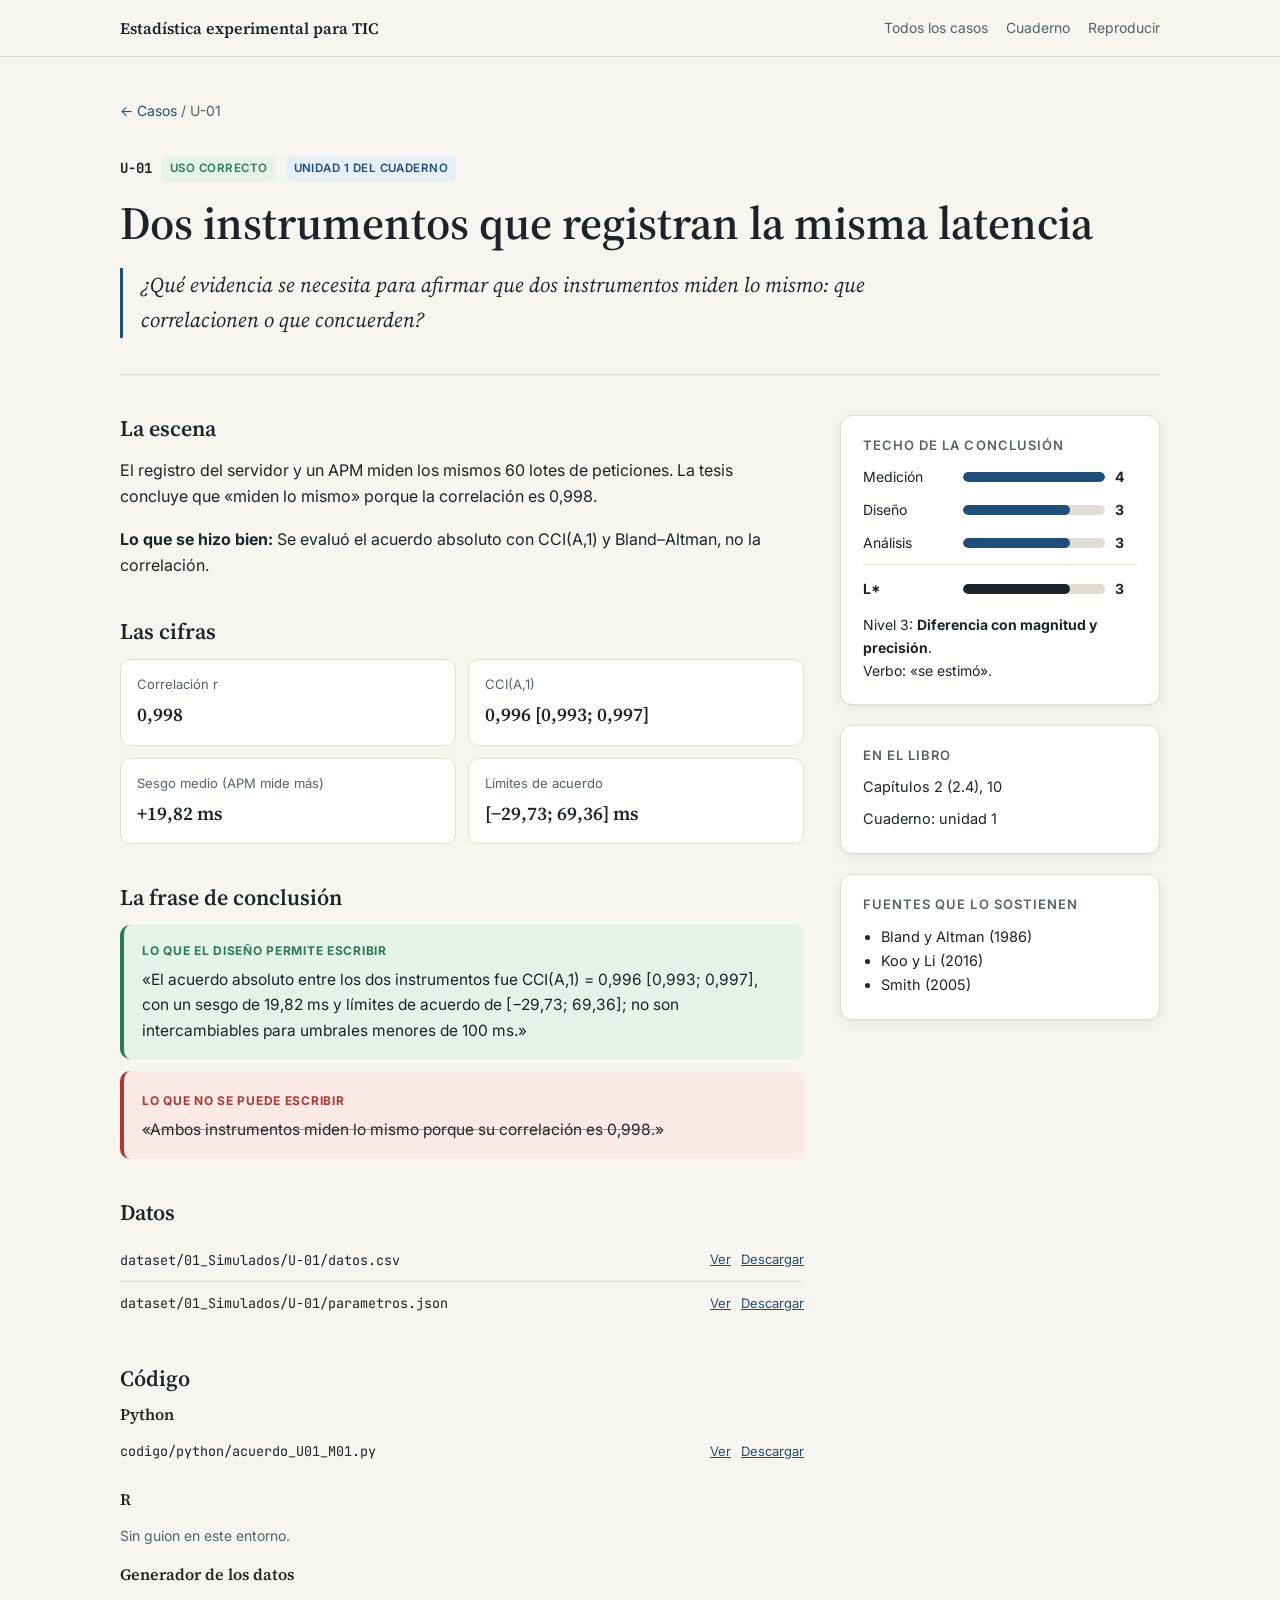
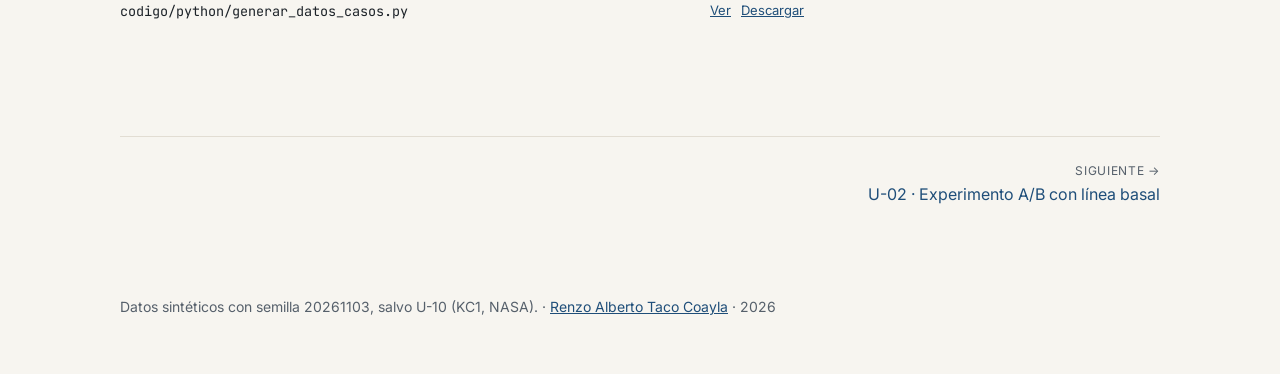
==== docs/caso.html @ 27af8398 "docs: sitio por casos y unidades con enlaces a datos y código Portada con la ruta M-D-A-I, calculado" ====
<!DOCTYPE html>
<html lang="es">
<head>
  <meta charset="UTF-8">
  <meta name="viewport" content="width=device-width, initial-scale=1.0">
  <title>Caso · Estadística experimental para TIC</title>
  <link rel="preconnect" href="https://fonts.googleapis.com">
  <link rel="preconnect" href="https://fonts.gstatic.com" crossorigin>
  <link href="https://fonts.googleapis.com/css2?family=Inter:wght@400;600;700&family=JetBrains+Mono:wght@400;700&family=Source+Serif+4:ital,wght@0,400;0,600;1,400&display=swap" rel="stylesheet">
  <link rel="stylesheet" href="assets/estilos.css">
</head>
<body>
  <header class="barra">
    <div class="contenedor">
      <a class="marca" href="index.html">Estadística experimental para TIC</a>
      <nav>
        <a href="index.html#casos">Todos los casos</a>
        <a href="index.html#unidades">Cuaderno</a>
        <a href="index.html#reproducir">Reproducir</a>
      </nav>
    </div>
  </header>

  <main class="contenedor" id="caso"></main>

  <footer>
    <div class="contenedor">Datos sintéticos con semilla 20261103, salvo U-10 (KC1, NASA). ·
      <a href="https://orcid.org/0000-0003-0014-7216">Renzo Alberto Taco Coayla</a> · 2026</div>
  </footer>

  <script src="assets/casos.js"></script>
  <script>
    const id = new URLSearchParams(location.search).get("id") || "U-01";
    const i = CASOS.findIndex((c) => c.id === id);
    const raiz = document.getElementById("caso");

    if (i < 0) {
      raiz.innerHTML = `<div class="caso-cabeza"><p class="miga"><a href="index.html#casos">← Casos</a></p>
        <h1>Caso no encontrado</h1><p>No existe el caso «${id.replace(/[<>&"]/g, "")}».</p></div>`;
    } else {
      const c = CASOS[i];
      const L = Math.min(c.niveles.M, c.niveles.D, c.niveles.A);
      const nombreFam = c.familia === "U" ? "Uso correcto" : "Oportunidad de mejora";
      document.title = `${c.id} · ${c.titulo}`;

      const fila = (k, n, total) => `<div class="fila ${total ? "total" : ""}"><span>${k}</span>
        <div class="barra-nivel"><div style="width:${n * 25}%"></div></div><b>${n}</b></div>`;
      const archivo = (ruta) => `<li><span class="ruta-a">${ruta}</span>
        <span class="acciones"><a href="${enlace(ruta)}">Ver</a><a href="${crudo(ruta)}" download>Descargar</a></span></li>`;
      const lista = (rutas) => rutas.length ? `<ul class="archivos">${rutas.map(archivo).join("")}</ul>`
                                             : `<p class="vacio">Sin guion en este entorno.</p>`;
      const ant = CASOS[i - 1], sig = CASOS[i + 1];

      raiz.innerHTML = `
        <p class="miga"><a href="index.html#casos">← Casos</a> / ${c.id}</p>
        <div class="caso-cabeza">
          <div class="meta">
            <span class="id">${c.id}</span>
            <span class="etiqueta ${c.familia}">${nombreFam}</span>
            ${c.publico ? '<span class="etiqueta P">Datos públicos</span>' : ""}
            <span class="etiqueta P">Unidad ${c.unidad} del cuaderno</span>
          </div>
          <h1>${c.titulo}</h1>
          <p class="pregunta">${c.pregunta}</p>
        </div>

        <div class="caso-cuerpo">
          <div>
            <div class="seccion-caso">
              <h2>La escena</h2>
              <p>${c.escena}</p>
              <p><strong>${c.familia === "U" ? "Lo que se hizo bien:" : "El error:"}</strong> ${c.leccion}</p>
            </div>
            <div class="seccion-caso">
              <h2>Las cifras</h2>
              <div class="cifras">${c.cifras.map(([k, v]) => `<div class="cifra"><span>${k}</span><b>${v}</b></div>`).join("")}</div>
            </div>
            <div class="seccion-caso">
              <h2>La frase de conclusión</h2>
              <div class="frase si"><small>Lo que el diseño permite escribir</small>«${c.si}»</div>
              <div class="frase no"><small>Lo que no se puede escribir</small><br>«${c.no}»</div>
            </div>
            <div class="seccion-caso">
              <h2>Datos</h2>
              ${lista(c.datos)}
            </div>
            <div class="seccion-caso">
              <h2>Código</h2>
              <h3 style="font-size:16px;margin:0 0 6px">Python</h3>${lista(c.py)}
              <h3 style="font-size:16px;margin:18px 0 6px">R</h3>${lista(c.r)}
              ${c.gen ? `<h3 style="font-size:16px;margin:18px 0 6px">Generador de los datos</h3>${lista([c.gen])}` : ""}
            </div>
          </div>

          <aside class="lado">
            <div class="panel niveles">
              <h3>Techo de la conclusión</h3>
              ${fila("Medición", c.niveles.M)}${fila("Diseño", c.niveles.D)}${fila("Análisis", c.niveles.A)}
              ${fila("L*", L, true)}
              <p style="font-size:14px;margin:12px 0 0">Nivel ${L}: <strong>${NIVELES[L][0]}</strong>.<br>
                Verbo: «${NIVELES[L][1]}».</p>
            </div>
            <div class="panel">
              <h3>En el libro</h3>
              <p style="margin:0 0 8px;font-size:14.5px">Capítulos ${c.capitulos}</p>
              <p style="margin:0;font-size:14.5px">Cuaderno: unidad ${c.unidad}</p>
            </div>
            <div class="panel">
              <h3>Fuentes que lo sostienen</h3>
              <ul style="margin:0;padding-left:18px;font-size:14.5px">${c.fuentes.map((f) => `<li>${f}</li>`).join("")}</ul>
            </div>
          </aside>
        </div>

        <nav class="navegacion">
          ${ant ? `<a href="caso.html?id=${ant.id}"><small>← Anterior</small>${ant.id} · ${ant.titulo}</a>` : "<span></span>"}
          ${sig ? `<a href="caso.html?id=${sig.id}" style="text-align:right"><small>Siguiente →</small>${sig.id} · ${sig.titulo}</a>` : ""}
        </nav>`;
    }
  </script>
</body>
</html>
---- docs/assets/estilos.css ----
:root {
  --fondo: #f7f5f0;
  --papel: #ffffff;
  --tinta: #1d2329;
  --suave: #56606b;
  --linea: #e2ddd3;
  --acento: #1f4e79;
  --acento-suave: #e6eef6;
  --u: #2f7a52;
  --u-suave: #e5f2ea;
  --m: #b0650f;
  --m-suave: #fbeedd;
  --mal: #a83a32;
  --mal-suave: #fbe9e7;
  --sombra: 0 1px 2px rgba(20, 25, 30, .05), 0 4px 16px rgba(20, 25, 30, .05);
  --serif: "Source Serif 4", Georgia, "Times New Roman", serif;
  --sans: "Inter", system-ui, -apple-system, "Segoe UI", sans-serif;
  --mono: "JetBrains Mono", ui-monospace, Consolas, monospace;
}
@media (prefers-color-scheme: dark) {
  :root:not([data-theme="light"]) {
    --fondo: #14181c; --papel: #1c2228; --tinta: #e8e4dc; --suave: #a3acb5; --linea: #2e363e;
    --acento: #8bb8e8; --acento-suave: #1d2c3b; --u: #6cc495; --u-suave: #18302a;
    --m: #e8a456; --m-suave: #352717; --mal: #ec8b81; --mal-suave: #3a1f1d;
    --sombra: 0 1px 2px rgba(0,0,0,.3);
  }
}

* { box-sizing: border-box; }
html { scroll-behavior: smooth; }
body {
  margin: 0; background: var(--fondo); color: var(--tinta);
  font: 16px/1.65 var(--sans); -webkit-font-smoothing: antialiased;
}
a { color: var(--acento); }
h1, h2, h3 { font-family: var(--serif); line-height: 1.2; margin: 0; font-weight: 600; }
code, .mono { font-family: var(--mono); font-size: .88em; }
.contenedor { max-width: 1080px; margin: 0 auto; padding: 0 20px; }

/* Barra superior */
.barra { position: sticky; top: 0; z-index: 10; background: color-mix(in srgb, var(--fondo) 88%, transparent);
  backdrop-filter: blur(8px); border-bottom: 1px solid var(--linea); }
.barra .contenedor { display: flex; align-items: center; gap: 24px; height: 56px; }
.marca { font-family: var(--serif); font-weight: 600; text-decoration: none; color: var(--tinta); white-space: nowrap; }
.barra nav { display: flex; gap: 18px; margin-left: auto; overflow-x: auto; }
.barra nav a { color: var(--suave); text-decoration: none; font-size: 14px; white-space: nowrap; }
.barra nav a:hover { color: var(--tinta); }

/* Portada */
.portada { padding: 72px 0 56px; border-bottom: 1px solid var(--linea); }
.sobretitulo { font-size: 13px; letter-spacing: .12em; text-transform: uppercase; color: var(--suave); }
.portada h1 { font-size: clamp(34px, 6vw, 58px); margin: 12px 0 8px; letter-spacing: -.01em; }
.portada .sub { font-family: var(--serif); font-style: italic; font-size: clamp(18px, 2.4vw, 23px); color: var(--suave); }
.portada .tesis { max-width: 720px; font-size: 18px; margin: 28px 0 32px; }
.botones { display: flex; flex-wrap: wrap; gap: 12px; }
.boton { display: inline-flex; align-items: center; gap: 8px; padding: 11px 18px; border-radius: 8px;
  font-weight: 600; font-size: 15px; text-decoration: none; border: 1px solid var(--linea);
  background: var(--papel); color: var(--tinta); }
.boton.principal { background: var(--acento); border-color: var(--acento); color: var(--papel); }
.boton:hover { filter: brightness(1.05); }
.metricas { display: grid; grid-template-columns: repeat(auto-fit, minmax(150px, 1fr)); gap: 16px; margin-top: 48px; }
.metrica { border-left: 3px solid var(--acento); padding: 4px 0 4px 14px; }
.metrica b { display: block; font-family: var(--serif); font-size: 32px; line-height: 1.1; }
.metrica span { color: var(--suave); font-size: 14px; }

/* Secciones */
section.bloque { padding: 64px 0; border-bottom: 1px solid var(--linea); }
.bloque h2 { font-size: clamp(26px, 3.4vw, 34px); margin-bottom: 8px; }
.bloque .intro { color: var(--suave); max-width: 720px; margin: 0 0 32px; font-size: 17px; }

/* Ruta */
.ruta { display: grid; grid-template-columns: repeat(4, 1fr); gap: 12px; counter-reset: paso; }
.paso { background: var(--papel); border: 1px solid var(--linea); border-radius: 12px; padding: 20px; box-shadow: var(--sombra); position: relative; }
.paso .letra { font-family: var(--serif); font-size: 40px; color: var(--acento); line-height: 1; }
.paso h3 { font-size: 19px; margin: 8px 0 6px; }
.paso p { margin: 0; color: var(--suave); font-size: 14.5px; }
.paso:not(:last-child)::after { content: "→"; position: absolute; right: -11px; top: 50%; transform: translateY(-50%);
  color: var(--suave); background: var(--fondo); font-size: 16px; padding: 0 2px; z-index: 1; }
.formula { margin-top: 28px; padding: 18px 22px; background: var(--acento-suave); border-radius: 10px; font-size: 16px; }
.formula code { font-size: 17px; font-weight: 600; }

/* Calculadora del techo */
.calculadora { display: grid; grid-template-columns: 1.1fr 1fr; gap: 24px; margin-top: 32px; }
.panel { background: var(--papel); border: 1px solid var(--linea); border-radius: 12px; padding: 22px; box-shadow: var(--sombra); }
.panel h3 { font-size: 19px; margin-bottom: 14px; }
.control { margin-bottom: 16px; }
.control label { display: block; font-weight: 600; font-size: 14px; margin-bottom: 6px; }
.control select { width: 100%; padding: 9px 10px; border-radius: 8px; border: 1px solid var(--linea);
  background: var(--fondo); color: var(--tinta); font: inherit; font-size: 14.5px; }
.resultado .grande { font-family: var(--serif); font-size: 64px; line-height: 1; color: var(--acento); }
.resultado .nombre { font-size: 20px; font-family: var(--serif); margin: 6px 0 12px; }
.resultado .verbo { background: var(--acento-suave); padding: 10px 14px; border-radius: 8px; font-size: 15px; }
.resultado .limita { color: var(--suave); font-size: 14px; margin-top: 12px; }

/* Catálogo */
.filtros { display: flex; flex-wrap: wrap; gap: 10px; align-items: center; margin-bottom: 24px; }
.chip { border: 1px solid var(--linea); background: var(--papel); color: var(--tinta); padding: 7px 14px;
  border-radius: 999px; font: inherit; font-size: 14px; cursor: pointer; }
.chip[aria-pressed="true"] { background: var(--tinta); color: var(--papel); border-color: var(--tinta); }
.buscar { margin-left: auto; padding: 8px 14px; border-radius: 999px; border: 1px solid var(--linea);
  background: var(--papel); color: var(--tinta); font: inherit; font-size: 14px; min-width: 220px; }
.rejilla { display: grid; grid-template-columns: repeat(auto-fill, minmax(300px, 1fr)); gap: 16px; }
.tarjeta { display: flex; flex-direction: column; background: var(--papel); border: 1px solid var(--linea);
  border-radius: 12px; padding: 20px; text-decoration: none; color: inherit; box-shadow: var(--sombra);
  transition: transform .15s, border-color .15s; border-top: 4px solid var(--u); }
.tarjeta.M { border-top-color: var(--m); }
.tarjeta:hover { transform: translateY(-2px); border-color: var(--acento); }
.tarjeta .cabeza { display: flex; justify-content: space-between; align-items: center; gap: 8px; margin-bottom: 10px; }
.id { font-family: var(--mono); font-weight: 700; font-size: 14px; }
.etiqueta { font-size: 11.5px; font-weight: 600; letter-spacing: .04em; text-transform: uppercase;
  padding: 3px 8px; border-radius: 6px; background: var(--u-suave); color: var(--u); }
.etiqueta.M { background: var(--m-suave); color: var(--m); }
.etiqueta.P { background: var(--acento-suave); color: var(--acento); }
.tarjeta h3 { font-size: 19px; margin-bottom: 8px; }
.tarjeta p { margin: 0 0 14px; color: var(--suave); font-size: 14.5px; }
.tarjeta .pie { margin-top: auto; display: flex; justify-content: space-between; align-items: center; font-size: 13px; color: var(--suave); }
.techo-mini { display: inline-flex; gap: 3px; align-items: center; }
.techo-mini i { width: 10px; height: 10px; border-radius: 2px; background: var(--linea); display: inline-block; }
.techo-mini i.on { background: var(--acento); }

/* Unidades */
.tabla { width: 100%; border-collapse: collapse; background: var(--papel); border-radius: 12px; overflow: hidden;
  box-shadow: var(--sombra); font-size: 15px; }
.tabla th, .tabla td { padding: 12px 16px; text-align: left; border-bottom: 1px solid var(--linea); vertical-align: top; }
.tabla th { font-size: 12.5px; text-transform: uppercase; letter-spacing: .06em; color: var(--suave); background: var(--fondo); }
.tabla tr:last-child td { border-bottom: none; }
.tabla td a { font-family: var(--mono); font-size: 13.5px; font-weight: 600; margin-right: 8px; text-decoration: none; }
.envoltura { overflow-x: auto; }

/* Volúmenes */
.volumenes { display: grid; grid-template-columns: repeat(3, 1fr); gap: 16px; }
.volumen { background: var(--papel); border: 1px solid var(--linea); border-radius: 12px; padding: 24px; box-shadow: var(--sombra); }
.volumen .lomo { width: 36px; height: 6px; border-radius: 3px; background: var(--acento); margin-bottom: 16px; }
.volumen:nth-child(2) .lomo { background: var(--u); }
.volumen:nth-child(3) .lomo { background: var(--m); }
.volumen h3 { font-size: 21px; margin-bottom: 4px; }
.volumen .detalle { color: var(--suave); font-size: 14px; margin-bottom: 12px; }
.volumen ul { margin: 0; padding-left: 18px; font-size: 14.5px; }

/* Código */
pre { background: #161b21; color: #e6e1d6; padding: 18px 20px; border-radius: 10px; overflow-x: auto;
  font: 13.5px/1.6 var(--mono); margin: 0; }
pre .c { color: #8b97a3; }
.dos { display: grid; grid-template-columns: 1fr 1fr; gap: 20px; }
.dos h3 { font-size: 18px; margin-bottom: 10px; }
.aviso { margin-top: 24px; padding: 14px 18px; border-left: 3px solid var(--m); background: var(--m-suave); border-radius: 0 8px 8px 0; font-size: 14.5px; }

/* Pie */
footer { padding: 40px 0 56px; color: var(--suave); font-size: 14px; }
footer .cita { background: var(--papel); border: 1px solid var(--linea); border-radius: 10px; padding: 16px 20px; color: var(--tinta); margin-bottom: 20px; }

/* Página de caso */
.miga { font-size: 14px; color: var(--suave); padding-top: 28px; }
.miga a { text-decoration: none; }
.caso-cabeza { padding: 20px 0 36px; border-bottom: 1px solid var(--linea); }
.caso-cabeza .meta { display: flex; flex-wrap: wrap; gap: 10px; align-items: center; margin-bottom: 14px; }
.caso-cabeza h1 { font-size: clamp(30px, 5vw, 46px); margin-bottom: 18px; }
.pregunta { font-family: var(--serif); font-style: italic; font-size: 21px; max-width: 760px; color: var(--tinta);
  border-left: 3px solid var(--acento); padding-left: 18px; margin: 0; }
.caso-cuerpo { display: grid; grid-template-columns: minmax(0, 1fr) 320px; gap: 36px; padding: 40px 0 64px; }
.caso-cuerpo h2 { font-size: 22px; margin: 0 0 14px; }
.seccion-caso { margin-bottom: 40px; }
.cifras { display: grid; grid-template-columns: repeat(2, 1fr); gap: 12px; }
.cifra { background: var(--papel); border: 1px solid var(--linea); border-radius: 10px; padding: 14px 16px; }
.cifra span { display: block; font-size: 13px; color: var(--suave); margin-bottom: 4px; }
.cifra b { font-family: var(--serif); font-size: 19px; font-weight: 600; }
.frase { padding: 16px 18px; border-radius: 10px; margin-bottom: 12px; font-size: 15.5px; }
.frase.si { background: var(--u-suave); border-left: 4px solid var(--u); }
.frase.no { background: var(--mal-suave); border-left: 4px solid var(--mal); text-decoration: line-through;
  text-decoration-color: color-mix(in srgb, var(--mal) 60%, transparent); }
.frase small { display: block; font-size: 12px; font-weight: 700; letter-spacing: .06em; text-transform: uppercase; margin-bottom: 6px; text-decoration: none; }
.frase.si small { color: var(--u); }
.frase.no small { color: var(--mal); display: inline-block; }
.niveles .fila { display: grid; grid-template-columns: 90px 1fr 22px; gap: 10px; align-items: center; margin-bottom: 10px; font-size: 14px; }
.barra-nivel { height: 10px; background: var(--linea); border-radius: 5px; overflow: hidden; }
.barra-nivel div { height: 100%; background: var(--acento); border-radius: 5px; }
.niveles .fila.total { border-top: 1px solid var(--linea); padding-top: 12px; margin-top: 4px; font-weight: 700; }
.niveles .fila.total .barra-nivel div { background: var(--tinta); }
.archivos { list-style: none; padding: 0; margin: 0; }
.archivos li { display: flex; align-items: center; justify-content: space-between; gap: 10px; padding: 10px 0; border-bottom: 1px solid var(--linea); font-size: 13.5px; }
.archivos li:last-child { border-bottom: none; }
.archivos .ruta-a { font-family: var(--mono); word-break: break-all; }
.archivos .acciones { display: flex; gap: 10px; white-space: nowrap; font-size: 13px; }
.lado .panel { margin-bottom: 20px; }
.lado h3 { font-size: 13px; text-transform: uppercase; letter-spacing: .08em; color: var(--suave); font-family: var(--sans); margin-bottom: 12px; }
.navegacion { display: flex; justify-content: space-between; gap: 16px; border-top: 1px solid var(--linea); padding: 24px 0 48px; }
.navegacion a { text-decoration: none; max-width: 48%; }
.navegacion small { display: block; color: var(--suave); font-size: 12px; text-transform: uppercase; letter-spacing: .06em; }
.vacio { color: var(--suave); font-size: 14px; }

@media (max-width: 860px) {
  .ruta { grid-template-columns: 1fr 1fr; }
  .paso:nth-child(2)::after { display: none; }
  .calculadora, .dos, .caso-cuerpo { grid-template-columns: 1fr; }
  .volumenes { grid-template-columns: 1fr; }
  .barra nav { display: none; }
}
@media (max-width: 520px) {
  .ruta, .cifras { grid-template-columns: 1fr; }
  .paso::after { display: none; }
  .buscar { margin-left: 0; width: 100%; }
}
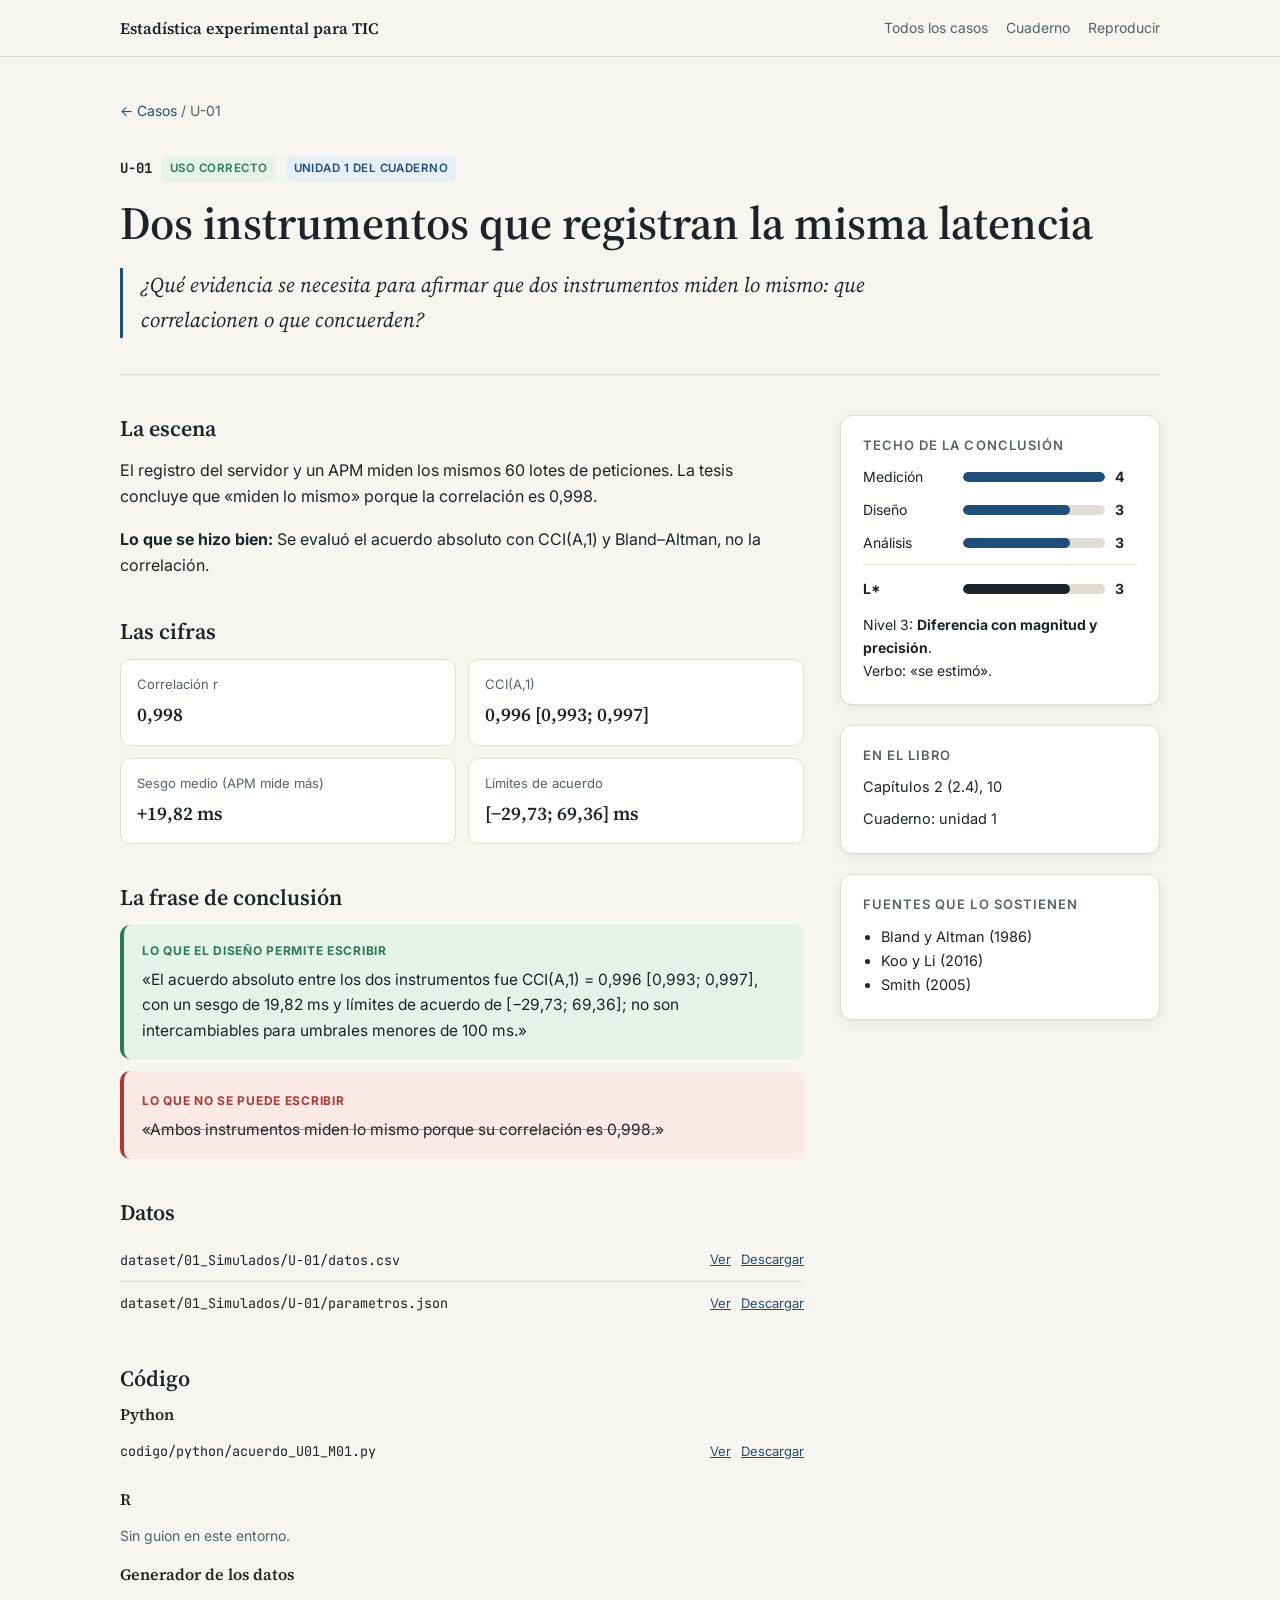
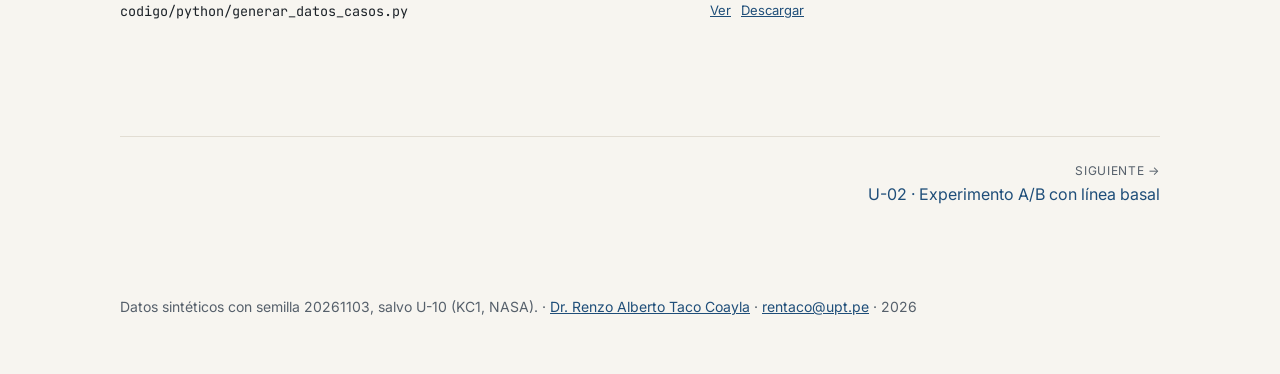
==== commit be53a639: "docs: autor con foto y correo; enlaces externos en nueva pestaña Co-Authored-By: Claude Opus 5.5 <no" ====
--- a/docs/caso.html
+++ b/docs/caso.html
@@ -25,7 +25,8 @@
 
   <footer>
     <div class="contenedor">Datos sintéticos con semilla 20261103, salvo U-10 (KC1, NASA). ·
-      <a href="https://orcid.org/0000-0003-0014-7216">Renzo Alberto Taco Coayla</a> · 2026</div>
+      <a href="https://orcid.org/0000-0003-0014-7216" target="_blank" rel="noopener">Dr. Renzo Alberto Taco Coayla</a> ·
+      <a href="mailto:rentaco@upt.pe">rentaco@upt.pe</a> · 2026</div>
   </footer>
 
   <script src="assets/casos.js"></script>
@@ -46,7 +47,7 @@
       const fila = (k, n, total) => `<div class="fila ${total ? "total" : ""}"><span>${k}</span>
         <div class="barra-nivel"><div style="width:${n * 25}%"></div></div><b>${n}</b></div>`;
       const archivo = (ruta) => `<li><span class="ruta-a">${ruta}</span>
-        <span class="acciones"><a href="${enlace(ruta)}">Ver</a><a href="${crudo(ruta)}" download>Descargar</a></span></li>`;
+        <span class="acciones"><a href="${enlace(ruta)}" target="_blank" rel="noopener">Ver</a><a href="${crudo(ruta)}" target="_blank" rel="noopener" download>Descargar</a></span></li>`;
       const lista = (rutas) => rutas.length ? `<ul class="archivos">${rutas.map(archivo).join("")}</ul>`
                                              : `<p class="vacio">Sin guion en este entorno.</p>`;
       const ant = CASOS[i - 1], sig = CASOS[i + 1];
--- a/docs/assets/estilos.css
+++ b/docs/assets/estilos.css
@@ -51,6 +51,11 @@
 .sobretitulo { font-size: 13px; letter-spacing: .12em; text-transform: uppercase; color: var(--suave); }
 .portada h1 { font-size: clamp(34px, 6vw, 58px); margin: 12px 0 8px; letter-spacing: -.01em; }
 .portada .sub { font-family: var(--serif); font-style: italic; font-size: clamp(18px, 2.4vw, 23px); color: var(--suave); }
+.autor { display: flex; align-items: center; gap: 14px; margin-top: 22px; }
+.autor img { width: 56px; height: 56px; border-radius: 50%; object-fit: cover; flex: none;
+  border: 2px solid var(--papel); box-shadow: 0 0 0 1px var(--linea); }
+.autor strong { display: block; font-size: 16px; }
+.autor span { color: var(--suave); font-size: 14px; }
 .portada .tesis { max-width: 720px; font-size: 18px; margin: 28px 0 32px; }
 .botones { display: flex; flex-wrap: wrap; gap: 12px; }
 .boton { display: inline-flex; align-items: center; gap: 8px; padding: 11px 18px; border-radius: 8px;
